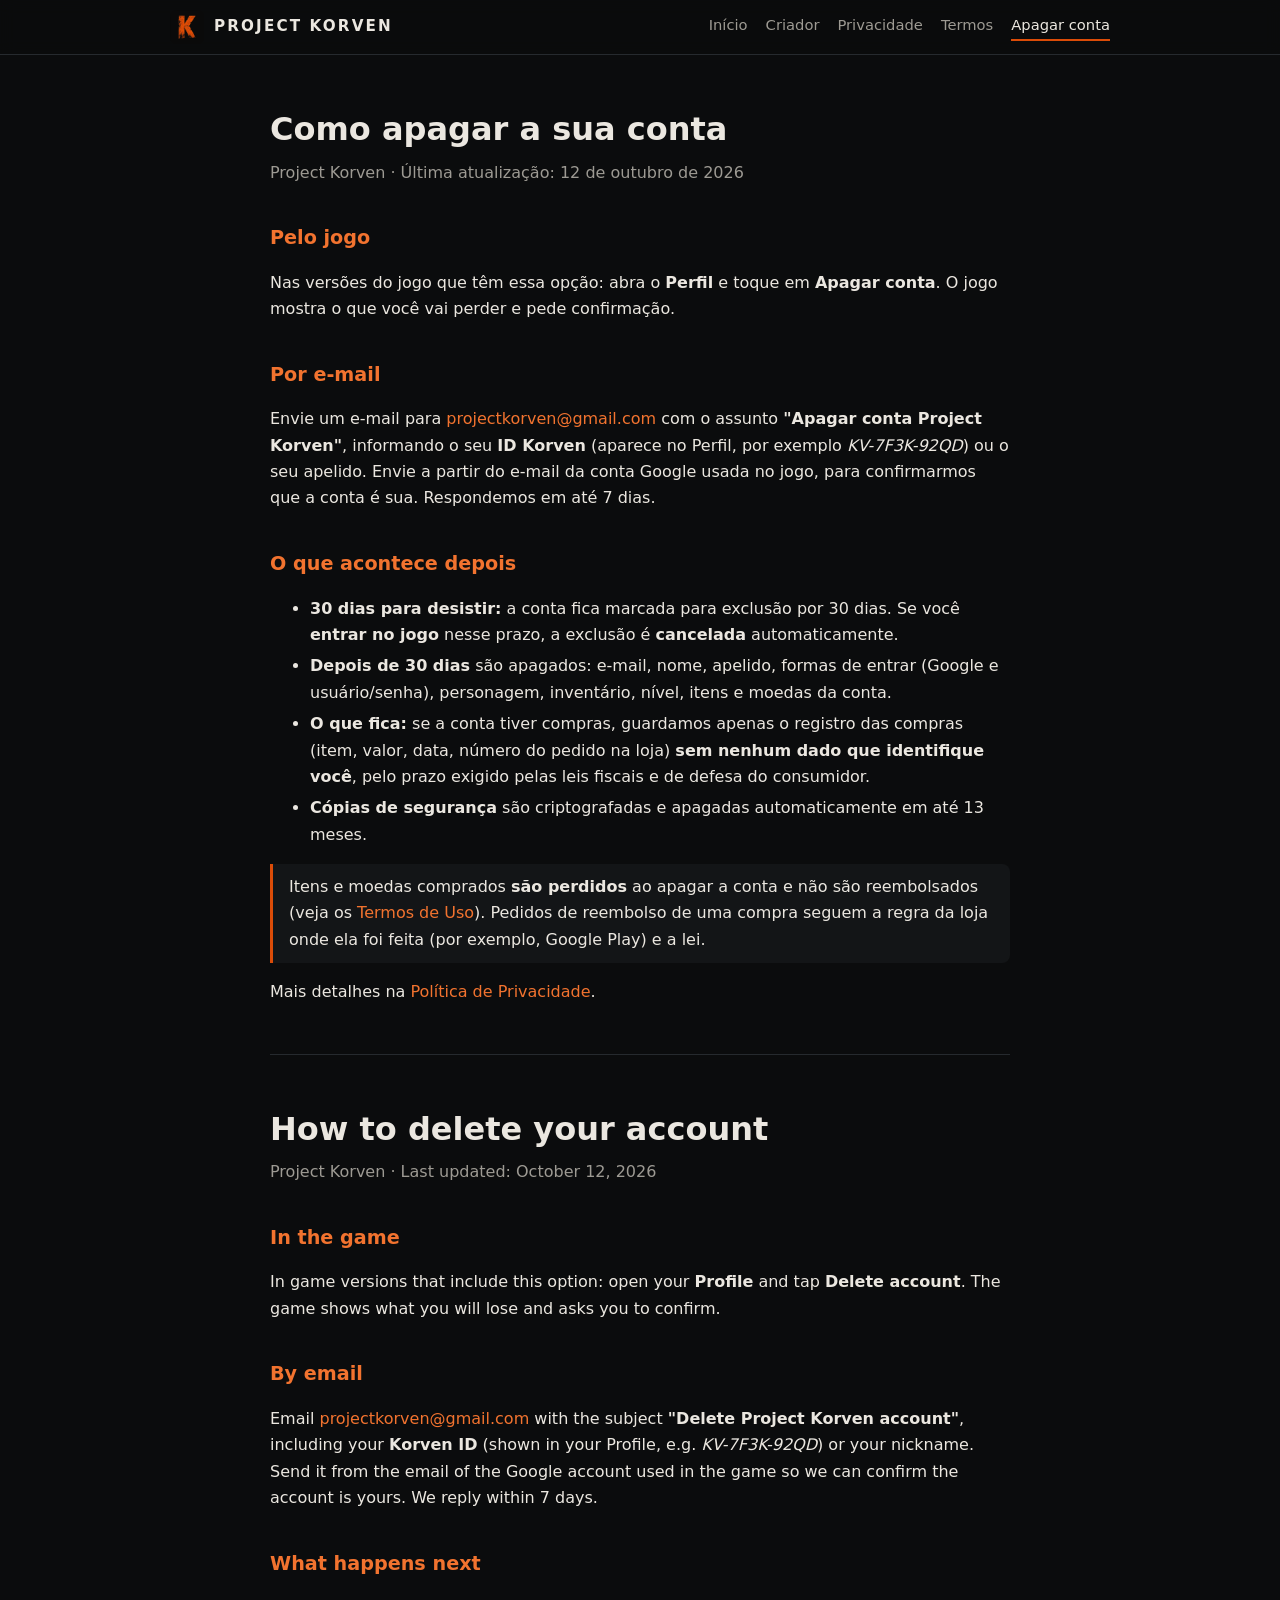
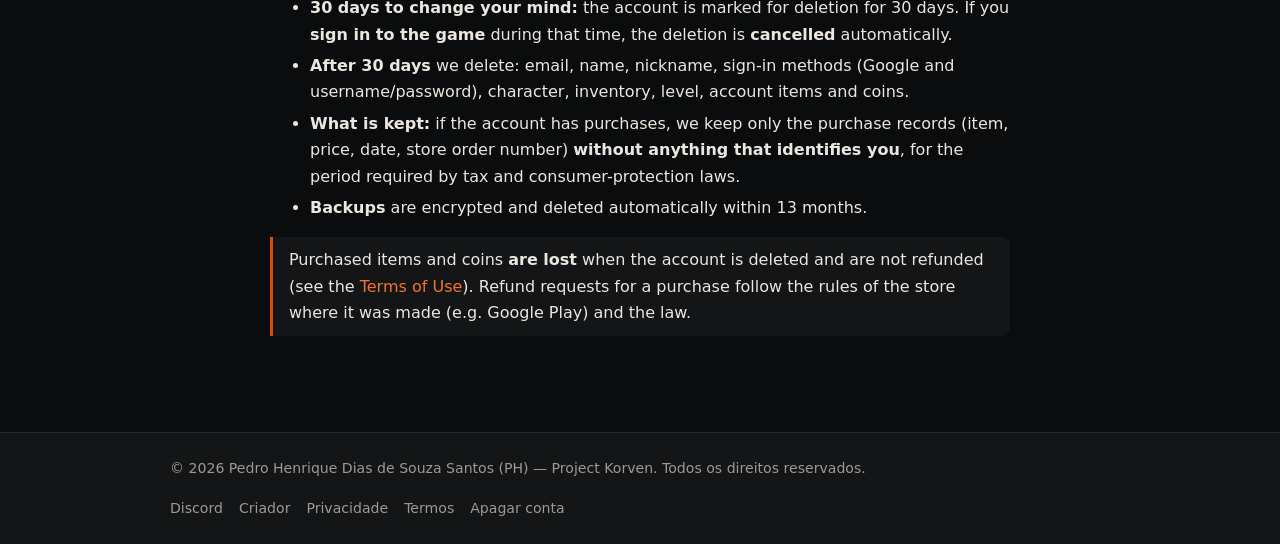
==== apagar-conta.html @ d27d2da0 "Site oficial: visual novo, pagina do criador, termos, apagar conta e politica atualizada Co-Authored" ====
<!DOCTYPE html>
<html lang="pt-BR">
<head>
<meta charset="utf-8">
<meta name="viewport" content="width=device-width, initial-scale=1">
<title>Apagar conta · Project Korven</title>
<link rel="icon" href="img/favicon-64.png">
<link rel="stylesheet" href="style.css">
</head>
<body>
<header class="topo"><div class="dentro">
  <a class="marca" href="index.html"><img src="img/logo-192.png" alt="">PROJECT KORVEN</a>
  <nav class="menu">
    <a href="index.html">Início</a>
    <a href="criador.html">Criador</a>
    <a href="privacidade.html">Privacidade</a>
    <a href="termos.html">Termos</a>
    <a class="atual" href="apagar-conta.html">Apagar conta</a>
  </nav>
</div></header>

<main class="texto">
  <h1>Como apagar a sua conta</h1>
  <p class="sub">Project Korven · Última atualização: 12 de outubro de 2026</p>

  <h2>Pelo jogo</h2>
  <p>Nas versões do jogo que têm essa opção: abra o <strong>Perfil</strong> e toque em <strong>Apagar conta</strong>.
  O jogo mostra o que você vai perder e pede confirmação.</p>

  <h2>Por e-mail</h2>
  <p>Envie um e-mail para <a href="mailto:projectkorven@gmail.com?subject=Apagar%20conta%20Project%20Korven">projectkorven@gmail.com</a>
  com o assunto <strong>"Apagar conta Project Korven"</strong>, informando o seu <strong>ID Korven</strong> (aparece no
  Perfil, por exemplo <em>KV-7F3K-92QD</em>) ou o seu apelido. Envie a partir do e-mail da conta Google usada no jogo,
  para confirmarmos que a conta é sua. Respondemos em até 7 dias.</p>

  <h2>O que acontece depois</h2>
  <ul>
    <li><strong>30 dias para desistir:</strong> a conta fica marcada para exclusão por 30 dias. Se você
    <strong>entrar no jogo</strong> nesse prazo, a exclusão é <strong>cancelada</strong> automaticamente.</li>
    <li><strong>Depois de 30 dias</strong> são apagados: e-mail, nome, apelido, formas de entrar (Google e usuário/senha),
    personagem, inventário, nível, itens e moedas da conta.</li>
    <li><strong>O que fica:</strong> se a conta tiver compras, guardamos apenas o registro das compras (item, valor, data,
    número do pedido na loja) <strong>sem nenhum dado que identifique você</strong>, pelo prazo exigido pelas leis
    fiscais e de defesa do consumidor.</li>
    <li><strong>Cópias de segurança</strong> são criptografadas e apagadas automaticamente em até 13 meses.</li>
  </ul>
  <p class="aviso">Itens e moedas comprados <strong>são perdidos</strong> ao apagar a conta e não são reembolsados
  (veja os <a href="termos.html">Termos de Uso</a>). Pedidos de reembolso de uma compra seguem a regra da loja onde
  ela foi feita (por exemplo, Google Play) e a lei.</p>

  <p>Mais detalhes na <a href="privacidade.html">Política de Privacidade</a>.</p>

  <hr>

  <h1 id="en">How to delete your account</h1>
  <p class="sub">Project Korven · Last updated: October 12, 2026</p>

  <h2>In the game</h2>
  <p>In game versions that include this option: open your <strong>Profile</strong> and tap <strong>Delete
  account</strong>. The game shows what you will lose and asks you to confirm.</p>

  <h2>By email</h2>
  <p>Email <a href="mailto:projectkorven@gmail.com?subject=Delete%20Project%20Korven%20account">projectkorven@gmail.com</a>
  with the subject <strong>"Delete Project Korven account"</strong>, including your <strong>Korven ID</strong> (shown in
  your Profile, e.g. <em>KV-7F3K-92QD</em>) or your nickname. Send it from the email of the Google account used in the
  game so we can confirm the account is yours. We reply within 7 days.</p>

  <h2>What happens next</h2>
  <ul>
    <li><strong>30 days to change your mind:</strong> the account is marked for deletion for 30 days. If you
    <strong>sign in to the game</strong> during that time, the deletion is <strong>cancelled</strong> automatically.</li>
    <li><strong>After 30 days</strong> we delete: email, name, nickname, sign-in methods (Google and username/password),
    character, inventory, level, account items and coins.</li>
    <li><strong>What is kept:</strong> if the account has purchases, we keep only the purchase records (item, price,
    date, store order number) <strong>without anything that identifies you</strong>, for the period required by tax and
    consumer-protection laws.</li>
    <li><strong>Backups</strong> are encrypted and deleted automatically within 13 months.</li>
  </ul>
  <p class="aviso">Purchased items and coins <strong>are lost</strong> when the account is deleted and are not refunded
  (see the <a href="termos.html">Terms of Use</a>). Refund requests for a purchase follow the rules of the store where
  it was made (e.g. Google Play) and the law.</p>
</main>

<footer class="rodape"><div class="dentro">
  <span>© 2026 Pedro Henrique Dias de Souza Santos (PH) — Project Korven. Todos os direitos reservados.</span>
  <span class="links"><a href="https://discord.gg/3GK9uHDcyw" rel="noopener">Discord</a><a href="criador.html">Criador</a><a href="privacidade.html">Privacidade</a><a href="termos.html">Termos</a><a href="apagar-conta.html">Apagar conta</a></span>
</div></footer>
</body>
</html>
---- style.css ----
/* Project Korven — estilo do site (12/10/2026). Cores tiradas do logo (laranja medido #DB4C08 sobre preto).
   Fontes do sistema (sem carregar nada de fora: nenhum dado do visitante vai para terceiros). */
:root {
  --fundo: #0b0c0d;
  --fundo2: #131517;
  --cartao: #17191c;
  --borda: #262a2e;
  --texto: #ebe7e0;
  --fraco: #9d9a93;
  --laranja: #db4c08;
  --laranja-claro: #f2732f;
  --largura: 980px;
}
* { box-sizing: border-box; }
html { scroll-behavior: smooth; }
body {
  margin: 0; background: var(--fundo); color: var(--texto);
  font-family: system-ui, -apple-system, "Segoe UI", Roboto, "Helvetica Neue", Arial, sans-serif;
  line-height: 1.65; -webkit-font-smoothing: antialiased;
}
a { color: var(--laranja-claro); text-decoration: none; }
a:hover { text-decoration: underline; }

/* cabecalho */
.topo {
  position: sticky; top: 0; z-index: 10;
  background: rgba(11, 12, 13, .92); backdrop-filter: blur(8px);
  border-bottom: 1px solid var(--borda);
}
.topo .dentro {
  max-width: var(--largura); margin: 0 auto; padding: 10px 20px;
  display: flex; align-items: center; justify-content: space-between; gap: 16px; flex-wrap: wrap;
}
.marca { display: flex; align-items: center; gap: 10px; color: var(--texto); font-weight: 800; letter-spacing: .14em; font-size: .95rem; }
.marca:hover { text-decoration: none; }
.marca img { width: 34px; height: 34px; border-radius: 7px; }
.menu { display: flex; gap: 18px; flex-wrap: wrap; font-size: .92rem; }
.menu a { color: var(--fraco); }
.menu a:hover, .menu a.atual { color: var(--texto); text-decoration: none; }
.menu a.atual { border-bottom: 2px solid var(--laranja); padding-bottom: 2px; }

/* capa da pagina inicial */
.capa {
  text-align: center; padding: 72px 20px 64px;
  background: radial-gradient(ellipse at 50% 30%, rgba(219, 76, 8, .18), transparent 60%), var(--fundo);
  border-bottom: 1px solid var(--borda);
}
.capa img { width: 168px; height: 168px; border-radius: 28px; box-shadow: 0 0 60px rgba(219, 76, 8, .35); }
.capa h1 { font-size: clamp(2.2rem, 7vw, 3.6rem); letter-spacing: .18em; margin: 28px 0 6px; font-weight: 900; }
.capa .frase { color: var(--fraco); font-size: 1.1rem; margin: 0 auto; max-width: 560px; }
.selo {
  display: inline-block; margin-top: 26px; padding: 10px 20px; border: 1px solid var(--laranja);
  border-radius: 999px; color: var(--laranja-claro); font-weight: 700; letter-spacing: .06em; font-size: .9rem;
}

/* conteudo */
main { max-width: var(--largura); margin: 0 auto; padding: 48px 20px 24px; }
main.texto { max-width: 780px; }
h1 { font-size: 2rem; margin: 0 0 4px; }
h2 { font-size: 1.2rem; color: var(--laranja-claro); margin: 36px 0 10px; }
h3 { font-size: 1.05rem; margin: 0 0 6px; }
.sub { color: var(--fraco); margin: 0 0 24px; }
li { margin: 5px 0; }
hr { border: 0; border-top: 1px solid var(--borda); margin: 48px 0; }
.aviso { border-left: 3px solid var(--laranja); padding: 10px 16px; background: var(--fundo2); border-radius: 0 8px 8px 0; }

.grade { display: grid; grid-template-columns: repeat(auto-fit, minmax(220px, 1fr)); gap: 16px; margin: 20px 0; }
.cartao { background: var(--cartao); border: 1px solid var(--borda); border-radius: 12px; padding: 20px; }
.cartao p { margin: 0; color: var(--fraco); font-size: .95rem; }

/* pagina do criador */
.criador { display: flex; gap: 28px; align-items: center; flex-wrap: wrap; margin: 12px 0 8px; }
.criador .inicial {
  width: 120px; height: 120px; border-radius: 50%; flex: none;
  display: flex; align-items: center; justify-content: center;
  background: radial-gradient(circle at 35% 30%, var(--laranja-claro), var(--laranja) 60%, #7a2a04);
  font-size: 2.6rem; font-weight: 900; letter-spacing: .04em; color: #0b0c0d;
  box-shadow: 0 0 40px rgba(219, 76, 8, .35);
}
.criador .nome { font-size: 2.2rem; font-weight: 900; margin: 0; letter-spacing: .04em; }
.criador .papel { color: var(--laranja-claro); font-weight: 700; margin: 2px 0 0; }

/* rodape */
.rodape { border-top: 1px solid var(--borda); margin-top: 56px; background: var(--fundo2); }
.rodape .dentro {
  max-width: var(--largura); margin: 0 auto; padding: 24px 20px; color: var(--fraco); font-size: .88rem;
  display: flex; justify-content: space-between; gap: 16px; flex-wrap: wrap;
}
.rodape a { color: var(--fraco); }
.rodape .links { display: flex; gap: 16px; flex-wrap: wrap; }

@media (max-width: 600px) {
  .menu { gap: 12px; font-size: .88rem; }
  .capa { padding: 52px 16px 48px; }
  main { padding: 36px 16px 16px; }
}
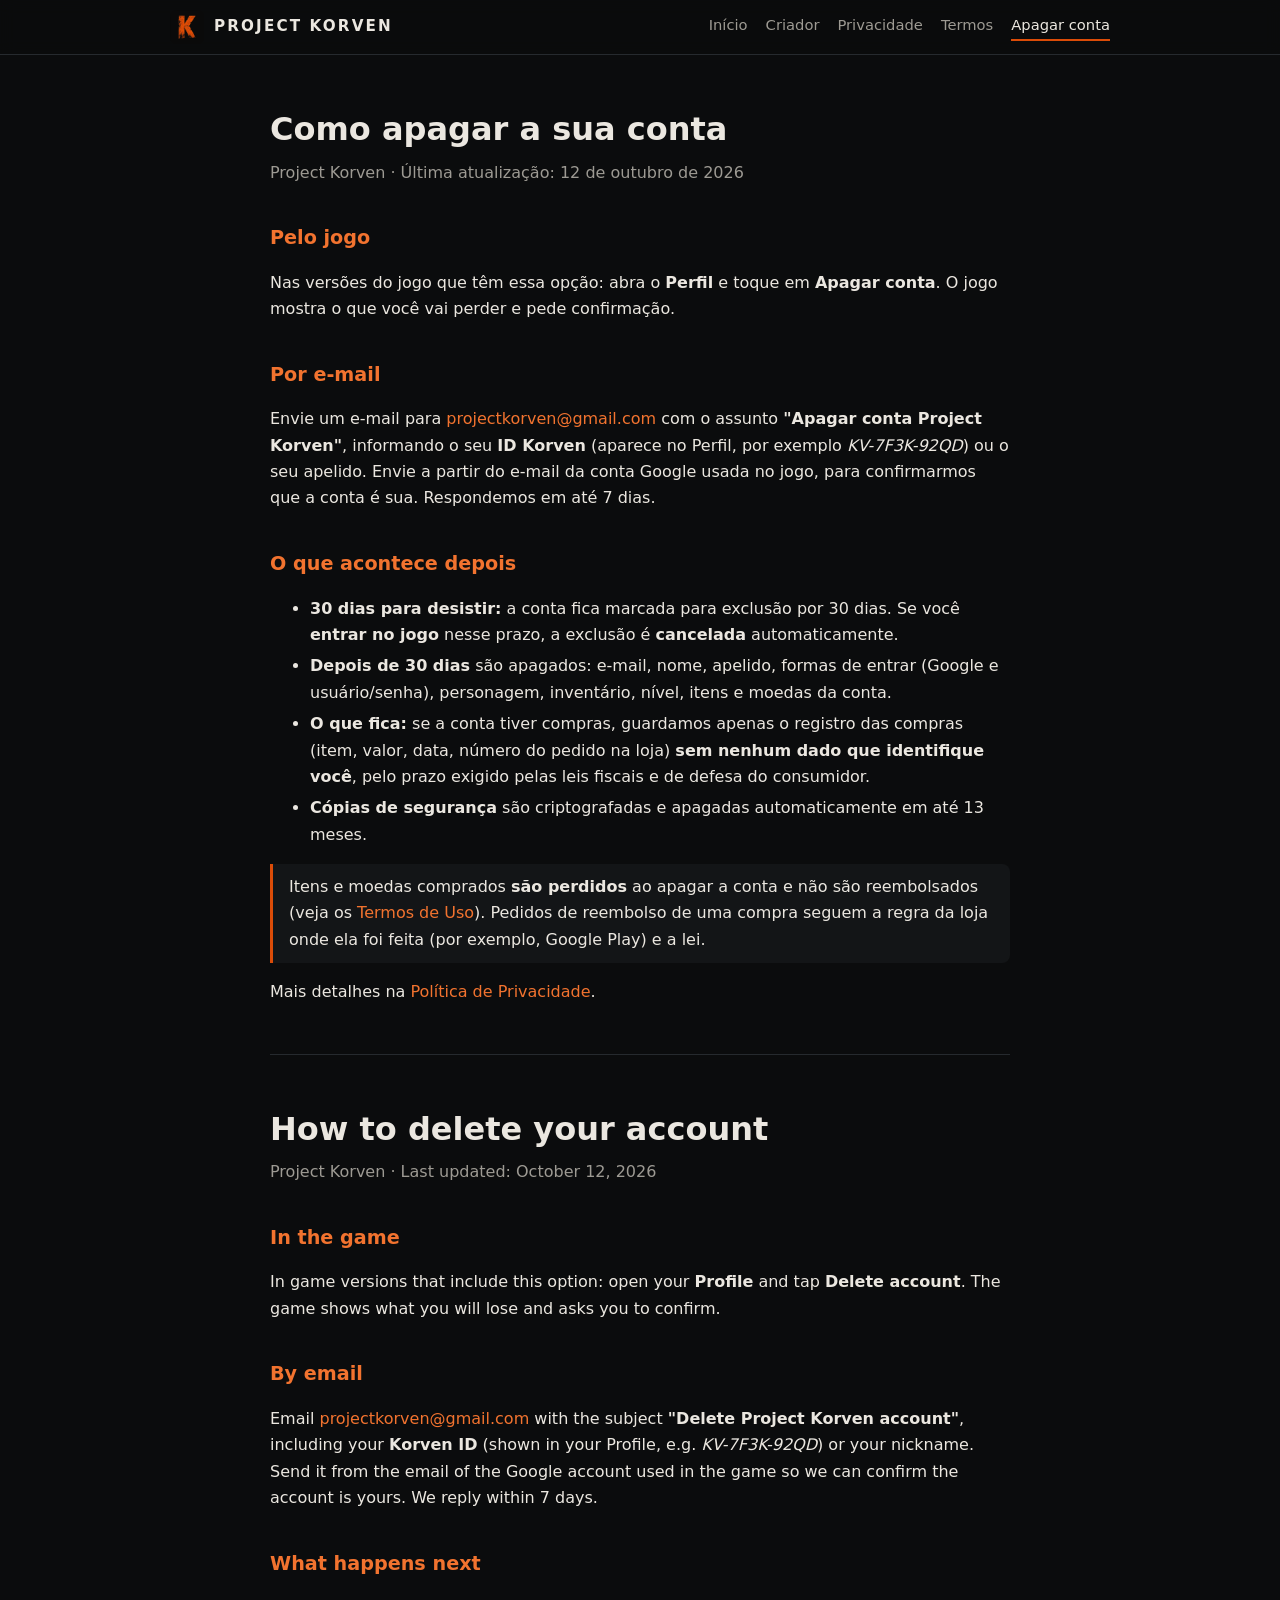
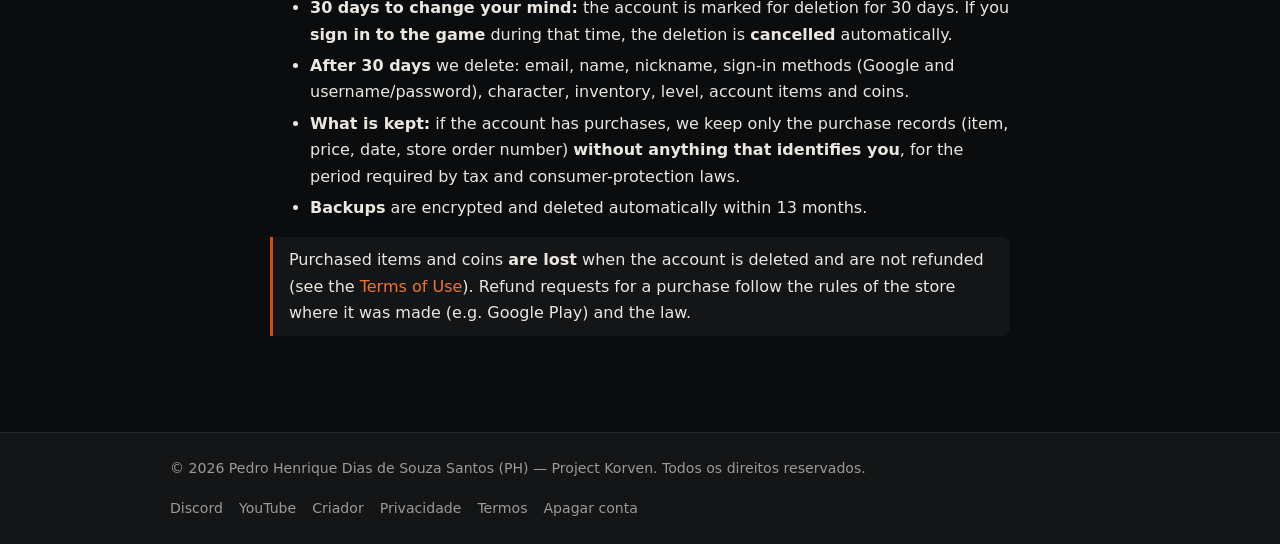
==== commit 4f5a20e6: "Site oficial: canal do YouTube Co-Authored-By: Claude Opus 5.5 <noreply@anthropic.com>" ====
--- a/apagar-conta.html
+++ b/apagar-conta.html
@@ -83,7 +83,7 @@
 
 <footer class="rodape"><div class="dentro">
   <span>© 2026 Pedro Henrique Dias de Souza Santos (PH) — Project Korven. Todos os direitos reservados.</span>
-  <span class="links"><a href="https://discord.gg/3GK9uHDcyw" rel="noopener">Discord</a><a href="criador.html">Criador</a><a href="privacidade.html">Privacidade</a><a href="termos.html">Termos</a><a href="apagar-conta.html">Apagar conta</a></span>
+  <span class="links"><a href="https://discord.gg/3GK9uHDcyw" rel="noopener">Discord</a><a href="https://www.youtube.com/@ProjectKorven" rel="noopener">YouTube</a><a href="criador.html">Criador</a><a href="privacidade.html">Privacidade</a><a href="termos.html">Termos</a><a href="apagar-conta.html">Apagar conta</a></span>
 </div></footer>
 </body>
 </html>
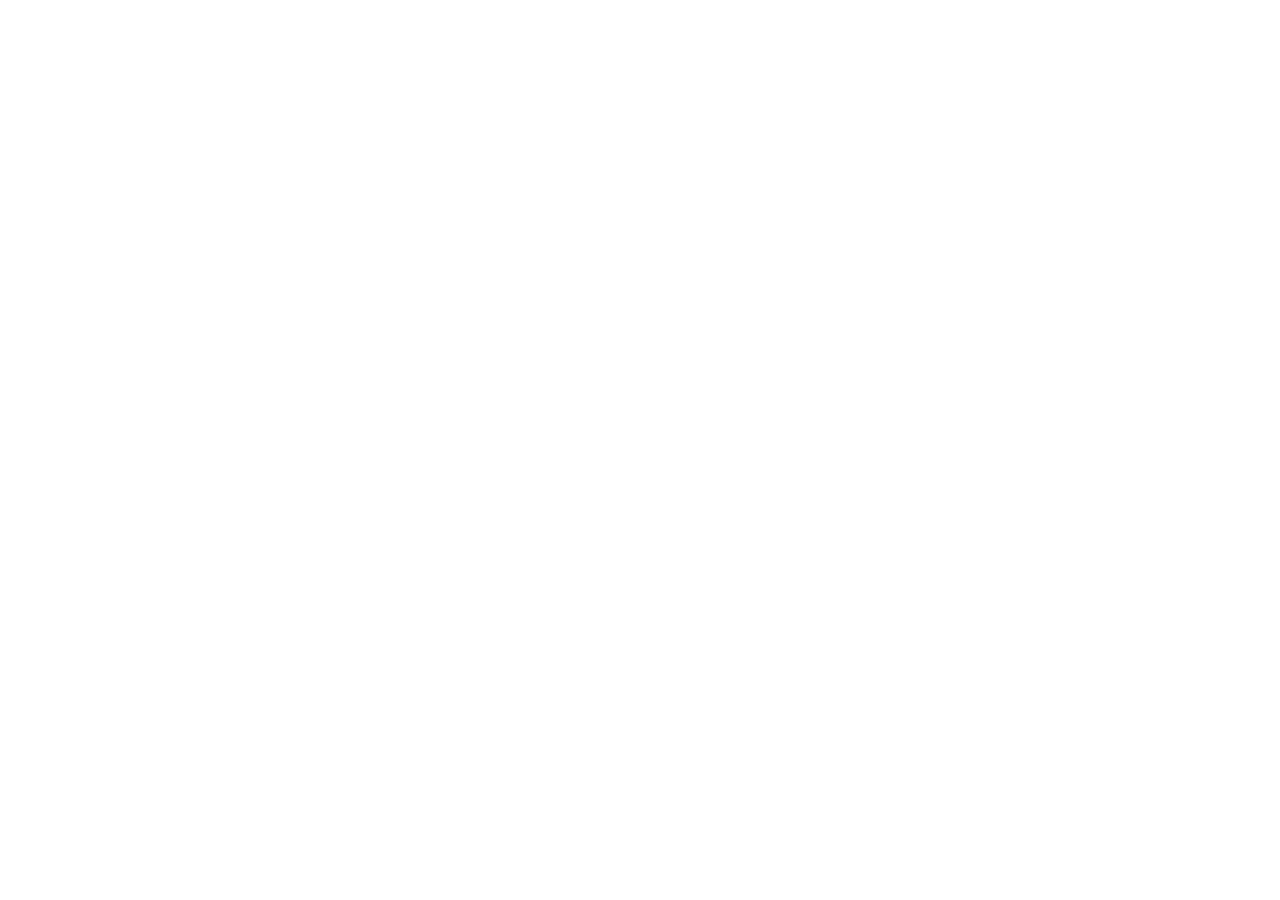
==== commit 110e17a6: "Site oficial mudou para projectkorven.com.br (redirecionamento)" ====
--- a/apagar-conta.html
+++ b/apagar-conta.html
@@ -2,88 +2,13 @@
 <html lang="pt-BR">
 <head>
 <meta charset="utf-8">
-<meta name="viewport" content="width=device-width, initial-scale=1">
-<title>Apagar conta · Project Korven</title>
-<link rel="icon" href="img/favicon-64.png">
-<link rel="stylesheet" href="style.css">
+<title>Project Korven — site oficial mudou para projectkorven.com.br</title>
+<link rel="canonical" href="https://projectkorven.com.br/apagar-conta.html">
+<meta http-equiv="refresh" content="0; url=https://projectkorven.com.br/apagar-conta.html">
+<meta name="robots" content="noindex, follow">
+<script>location.replace("https://projectkorven.com.br/apagar-conta.html" + location.hash);</script>
 </head>
-<body>
-<header class="topo"><div class="dentro">
-  <a class="marca" href="index.html"><img src="img/logo-192.png" alt="">PROJECT KORVEN</a>
-  <nav class="menu">
-    <a href="index.html">Início</a>
-    <a href="criador.html">Criador</a>
-    <a href="privacidade.html">Privacidade</a>
-    <a href="termos.html">Termos</a>
-    <a class="atual" href="apagar-conta.html">Apagar conta</a>
-  </nav>
-</div></header>
-
-<main class="texto">
-  <h1>Como apagar a sua conta</h1>
-  <p class="sub">Project Korven · Última atualização: 12 de outubro de 2026</p>
-
-  <h2>Pelo jogo</h2>
-  <p>Nas versões do jogo que têm essa opção: abra o <strong>Perfil</strong> e toque em <strong>Apagar conta</strong>.
-  O jogo mostra o que você vai perder e pede confirmação.</p>
-
-  <h2>Por e-mail</h2>
-  <p>Envie um e-mail para <a href="mailto:projectkorven@gmail.com?subject=Apagar%20conta%20Project%20Korven">projectkorven@gmail.com</a>
-  com o assunto <strong>"Apagar conta Project Korven"</strong>, informando o seu <strong>ID Korven</strong> (aparece no
-  Perfil, por exemplo <em>KV-7F3K-92QD</em>) ou o seu apelido. Envie a partir do e-mail da conta Google usada no jogo,
-  para confirmarmos que a conta é sua. Respondemos em até 7 dias.</p>
-
-  <h2>O que acontece depois</h2>
-  <ul>
-    <li><strong>30 dias para desistir:</strong> a conta fica marcada para exclusão por 30 dias. Se você
-    <strong>entrar no jogo</strong> nesse prazo, a exclusão é <strong>cancelada</strong> automaticamente.</li>
-    <li><strong>Depois de 30 dias</strong> são apagados: e-mail, nome, apelido, formas de entrar (Google e usuário/senha),
-    personagem, inventário, nível, itens e moedas da conta.</li>
-    <li><strong>O que fica:</strong> se a conta tiver compras, guardamos apenas o registro das compras (item, valor, data,
-    número do pedido na loja) <strong>sem nenhum dado que identifique você</strong>, pelo prazo exigido pelas leis
-    fiscais e de defesa do consumidor.</li>
-    <li><strong>Cópias de segurança</strong> são criptografadas e apagadas automaticamente em até 13 meses.</li>
-  </ul>
-  <p class="aviso">Itens e moedas comprados <strong>são perdidos</strong> ao apagar a conta e não são reembolsados
-  (veja os <a href="termos.html">Termos de Uso</a>). Pedidos de reembolso de uma compra seguem a regra da loja onde
-  ela foi feita (por exemplo, Google Play) e a lei.</p>
-
-  <p>Mais detalhes na <a href="privacidade.html">Política de Privacidade</a>.</p>
-
-  <hr>
-
-  <h1 id="en">How to delete your account</h1>
-  <p class="sub">Project Korven · Last updated: October 12, 2026</p>
-
-  <h2>In the game</h2>
-  <p>In game versions that include this option: open your <strong>Profile</strong> and tap <strong>Delete
-  account</strong>. The game shows what you will lose and asks you to confirm.</p>
-
-  <h2>By email</h2>
-  <p>Email <a href="mailto:projectkorven@gmail.com?subject=Delete%20Project%20Korven%20account">projectkorven@gmail.com</a>
-  with the subject <strong>"Delete Project Korven account"</strong>, including your <strong>Korven ID</strong> (shown in
-  your Profile, e.g. <em>KV-7F3K-92QD</em>) or your nickname. Send it from the email of the Google account used in the
-  game so we can confirm the account is yours. We reply within 7 days.</p>
-
-  <h2>What happens next</h2>
-  <ul>
-    <li><strong>30 days to change your mind:</strong> the account is marked for deletion for 30 days. If you
-    <strong>sign in to the game</strong> during that time, the deletion is <strong>cancelled</strong> automatically.</li>
-    <li><strong>After 30 days</strong> we delete: email, name, nickname, sign-in methods (Google and username/password),
-    character, inventory, level, account items and coins.</li>
-    <li><strong>What is kept:</strong> if the account has purchases, we keep only the purchase records (item, price,
-    date, store order number) <strong>without anything that identifies you</strong>, for the period required by tax and
-    consumer-protection laws.</li>
-    <li><strong>Backups</strong> are encrypted and deleted automatically within 13 months.</li>
-  </ul>
-  <p class="aviso">Purchased items and coins <strong>are lost</strong> when the account is deleted and are not refunded
-  (see the <a href="termos.html">Terms of Use</a>). Refund requests for a purchase follow the rules of the store where
-  it was made (e.g. Google Play) and the law.</p>
-</main>
-
-<footer class="rodape"><div class="dentro">
-  <span>© 2026 Pedro Henrique Dias de Souza Santos (PH) — Project Korven. Todos os direitos reservados.</span>
-  <span class="links"><a href="https://discord.gg/3GK9uHDcyw" rel="noopener">Discord</a><a href="https://www.youtube.com/@ProjectKorven" rel="noopener">YouTube</a><a href="criador.html">Criador</a><a href="privacidade.html">Privacidade</a><a href="termos.html">Termos</a><a href="apagar-conta.html">Apagar conta</a></span>
-</div></footer>
+<body style="background:#0b0c0d;color:#ebe7e0;font-family:system-ui,sans-serif;text-align:center;padding:60px 20px">
+<p>O site oficial do Project Korven agora é <a style="color:#f2732f" href="https://projectkorven.com.br/apagar-conta.html">projectkorven.com.br</a>.</p>
 </body>
 </html>
